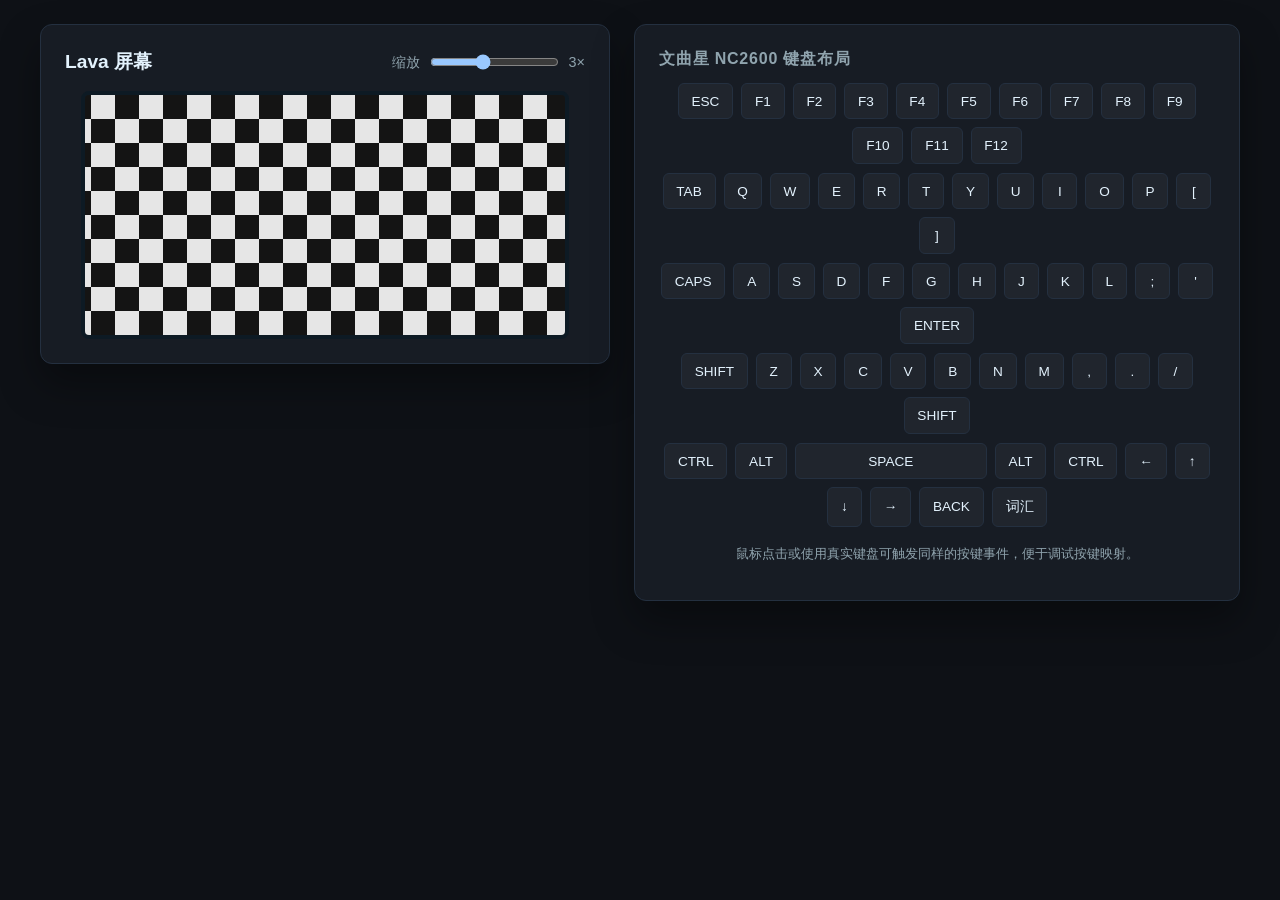
==== web/index.html @ a4a3a16a "feat: 增加移植wasm项目必要文件" ====
<!DOCTYPE html>
<html lang="zh-CN">
  <head>
    <meta charset="UTF-8" />
    <meta name="viewport" content="width=device-width, initial-scale=1.0" />
    <title>Lava WASM 原型</title>
    <link rel="stylesheet" href="styles.css" />
  </head>
  <body>
    <main class="layout">
      <section class="display-panel">
        <header class="display-header">
          <h1>Lava 屏幕</h1>
          <label class="scale-control">
            <span>缩放</span>
            <input
              id="scale-input"
              type="range"
              min="1"
              max="6"
              value="3"
              step="1"
            />
            <span id="scale-value">3×</span>
          </label>
        </header>
        <canvas
          id="lava-canvas"
          width="160"
          height="80"
          aria-label="160×80 黑白像素屏幕"
        ></canvas>
      </section>

      <section class="keyboard-panel" aria-label="虚拟键盘">
        <h2>文曲星 NC2600 键盘布局</h2>
        <div class="keyboard">
          <div class="keyboard-row">
            <button data-key="Escape">Esc</button>
            <button data-key="F1">F1</button>
            <button data-key="F2">F2</button>
            <button data-key="F3">F3</button>
            <button data-key="F4">F4</button>
            <button data-key="F5">F5</button>
            <button data-key="F6">F6</button>
            <button data-key="F7">F7</button>
            <button data-key="F8">F8</button>
            <button data-key="F9">F9</button>
            <button data-key="F10">F10</button>
            <button data-key="F11">F11</button>
            <button data-key="F12">F12</button>
          </div>
          <div class="keyboard-row">
            <button data-key="Tab">Tab</button>
            <button data-key="KeyQ">Q</button>
            <button data-key="KeyW">W</button>
            <button data-key="KeyE">E</button>
            <button data-key="KeyR">R</button>
            <button data-key="KeyT">T</button>
            <button data-key="KeyY">Y</button>
            <button data-key="KeyU">U</button>
            <button data-key="KeyI">I</button>
            <button data-key="KeyO">O</button>
            <button data-key="KeyP">P</button>
            <button data-key="BracketLeft">[</button>
            <button data-key="BracketRight">]</button>
          </div>
          <div class="keyboard-row">
            <button data-key="CapsLock">Caps</button>
            <button data-key="KeyA">A</button>
            <button data-key="KeyS">S</button>
            <button data-key="KeyD">D</button>
            <button data-key="KeyF">F</button>
            <button data-key="KeyG">G</button>
            <button data-key="KeyH">H</button>
            <button data-key="KeyJ">J</button>
            <button data-key="KeyK">K</button>
            <button data-key="KeyL">L</button>
            <button data-key="Semicolon">;</button>
            <button data-key="Quote">'</button>
            <button data-key="Enter">Enter</button>
          </div>
          <div class="keyboard-row">
            <button data-key="ShiftLeft" class="wide">Shift</button>
            <button data-key="KeyZ">Z</button>
            <button data-key="KeyX">X</button>
            <button data-key="KeyC">C</button>
            <button data-key="KeyV">V</button>
            <button data-key="KeyB">B</button>
            <button data-key="KeyN">N</button>
            <button data-key="KeyM">M</button>
            <button data-key="Comma">,</button>
            <button data-key="Period">.</button>
            <button data-key="Slash">/</button>
            <button data-key="ShiftRight" class="wide">Shift</button>
          </div>
          <div class="keyboard-row">
            <button data-key="ControlLeft">Ctrl</button>
            <button data-key="AltLeft">Alt</button>
            <button data-key="Space" class="space">Space</button>
            <button data-key="AltRight">Alt</button>
            <button data-key="ControlRight">Ctrl</button>
            <button data-key="ArrowLeft">←</button>
            <button data-key="ArrowUp">↑</button>
            <button data-key="ArrowDown">↓</button>
            <button data-key="ArrowRight">→</button>
            <button data-key="Escape" data-role="back">Back</button>
            <button data-key="F13" data-role="dict">词汇</button>
          </div>
        </div>
        <p class="hint">
          鼠标点击或使用真实键盘可触发同样的按键事件，便于调试按键映射。
        </p>
      </section>
    </main>
    <script type="module" src="main.js"></script>
  </body>
</html>
---- web/styles.css ----
:root {
  color-scheme: dark;
  --bg-color: #0e1116;
  --panel-color: #171c24;
  --accent-color: #00bcd4;
  --text-color: #e3f2fd;
  --muted-color: #90a4ae;
  --border-color: #243040;
  font-family: "Segoe UI", "PingFang SC", "Microsoft YaHei", sans-serif;
}

body {
  margin: 0;
  background: var(--bg-color);
  color: var(--text-color);
}

.layout {
  display: flex;
  flex-direction: column;
  gap: 1.5rem;
  padding: 1.5rem;
  max-width: 1200px;
  margin: 0 auto;
}

.display-panel,
.keyboard-panel {
  background: var(--panel-color);
  border: 1px solid var(--border-color);
  border-radius: 12px;
  padding: 1.5rem;
  box-shadow: 0 20px 40px rgba(0, 0, 0, 0.35);
}

.display-header {
  display: flex;
  justify-content: space-between;
  align-items: center;
  margin-bottom: 1rem;
}

.display-header h1 {
  font-size: 1.2rem;
  margin: 0;
}

.scale-control {
  display: flex;
  align-items: center;
  gap: 0.5rem;
  font-size: 0.9rem;
  color: var(--muted-color);
}

#lava-canvas {
  display: block;
  width: 480px;
  height: 240px;
  margin: 0 auto;
  background: #11161c;
  border: 4px solid #0d1a24;
  border-radius: 8px;
  image-rendering: pixelated;
  image-rendering: crisp-edges;
}

.keyboard-panel h2 {
  margin-top: 0;
  font-size: 1rem;
  color: var(--muted-color);
  letter-spacing: 0.05em;
  text-transform: uppercase;
}

.keyboard {
  display: flex;
  flex-direction: column;
  gap: 0.6rem;
}

.keyboard-row {
  display: flex;
  gap: 0.5rem;
  justify-content: center;
  flex-wrap: wrap;
}

.keyboard-row button {
  min-width: 2.2rem;
  padding: 0.6rem 0.8rem;
  border-radius: 6px;
  border: 1px solid var(--border-color);
  background: rgba(255, 255, 255, 0.04);
  color: var(--text-color);
  font-size: 0.85rem;
  cursor: pointer;
  transition: transform 0.12s ease, background 0.12s ease;
  text-transform: uppercase;
}

.keyboard-row button.wide {
  min-width: 4rem;
}

.keyboard-row button.space {
  min-width: 12rem;
}

.keyboard-row button:focus-visible,
.keyboard-row button:hover {
  outline: none;
  background: rgba(0, 188, 212, 0.18);
  border-color: var(--accent-color);
  transform: translateY(-2px);
}

.keyboard-row button.active {
  background: rgba(0, 188, 212, 0.3);
  border-color: var(--accent-color);
  box-shadow: 0 0 8px rgba(0, 188, 212, 0.6);
}

.hint {
  margin-top: 1.2rem;
  font-size: 0.8rem;
  color: var(--muted-color);
  text-align: center;
}

@media (min-width: 1024px) {
  .layout {
    flex-direction: row;
    align-items: flex-start;
  }
  .display-panel {
    flex: 0 0 520px;
  }
  .keyboard-panel {
    flex: 1;
  }
}
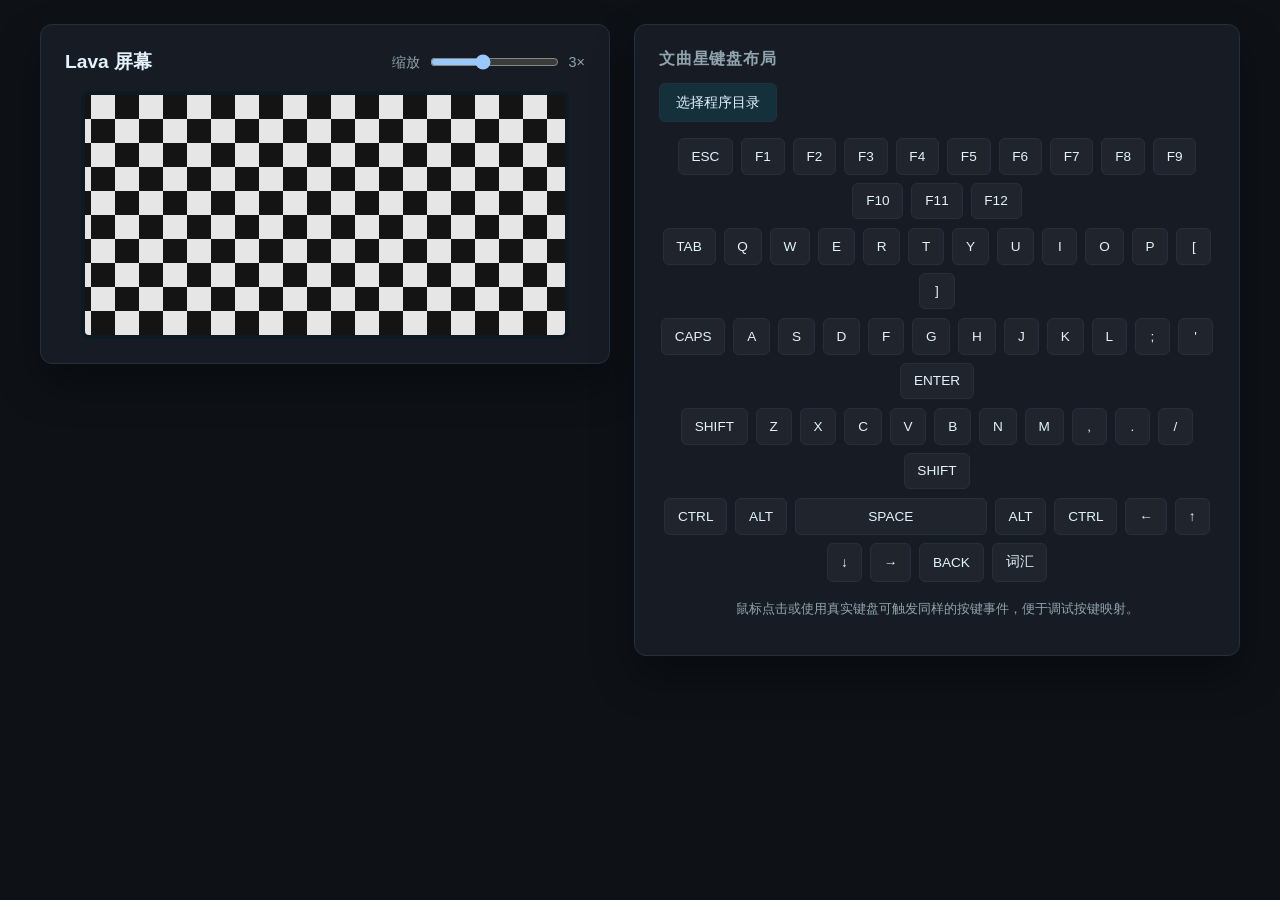
==== commit 4006daed: "feat: 添加目录授权" ====
--- a/web/index.html
+++ b/web/index.html
@@ -1,118 +1,110 @@
 <!DOCTYPE html>
 <html lang="zh-CN">
-  <head>
-    <meta charset="UTF-8" />
-    <meta name="viewport" content="width=device-width, initial-scale=1.0" />
-    <title>Lava WASM 原型</title>
-    <link rel="stylesheet" href="styles.css" />
-  </head>
-  <body>
-    <main class="layout">
-      <section class="display-panel">
-        <header class="display-header">
-          <h1>Lava 屏幕</h1>
-          <label class="scale-control">
-            <span>缩放</span>
-            <input
-              id="scale-input"
-              type="range"
-              min="1"
-              max="6"
-              value="3"
-              step="1"
-            />
-            <span id="scale-value">3×</span>
-          </label>
-        </header>
-        <canvas
-          id="lava-canvas"
-          width="160"
-          height="80"
-          aria-label="160×80 黑白像素屏幕"
-        ></canvas>
-      </section>
 
-      <section class="keyboard-panel" aria-label="虚拟键盘">
-        <h2>文曲星 NC2600 键盘布局</h2>
-        <div class="keyboard">
-          <div class="keyboard-row">
-            <button data-key="Escape">Esc</button>
-            <button data-key="F1">F1</button>
-            <button data-key="F2">F2</button>
-            <button data-key="F3">F3</button>
-            <button data-key="F4">F4</button>
-            <button data-key="F5">F5</button>
-            <button data-key="F6">F6</button>
-            <button data-key="F7">F7</button>
-            <button data-key="F8">F8</button>
-            <button data-key="F9">F9</button>
-            <button data-key="F10">F10</button>
-            <button data-key="F11">F11</button>
-            <button data-key="F12">F12</button>
-          </div>
-          <div class="keyboard-row">
-            <button data-key="Tab">Tab</button>
-            <button data-key="KeyQ">Q</button>
-            <button data-key="KeyW">W</button>
-            <button data-key="KeyE">E</button>
-            <button data-key="KeyR">R</button>
-            <button data-key="KeyT">T</button>
-            <button data-key="KeyY">Y</button>
-            <button data-key="KeyU">U</button>
-            <button data-key="KeyI">I</button>
-            <button data-key="KeyO">O</button>
-            <button data-key="KeyP">P</button>
-            <button data-key="BracketLeft">[</button>
-            <button data-key="BracketRight">]</button>
-          </div>
-          <div class="keyboard-row">
-            <button data-key="CapsLock">Caps</button>
-            <button data-key="KeyA">A</button>
-            <button data-key="KeyS">S</button>
-            <button data-key="KeyD">D</button>
-            <button data-key="KeyF">F</button>
-            <button data-key="KeyG">G</button>
-            <button data-key="KeyH">H</button>
-            <button data-key="KeyJ">J</button>
-            <button data-key="KeyK">K</button>
-            <button data-key="KeyL">L</button>
-            <button data-key="Semicolon">;</button>
-            <button data-key="Quote">'</button>
-            <button data-key="Enter">Enter</button>
-          </div>
-          <div class="keyboard-row">
-            <button data-key="ShiftLeft" class="wide">Shift</button>
-            <button data-key="KeyZ">Z</button>
-            <button data-key="KeyX">X</button>
-            <button data-key="KeyC">C</button>
-            <button data-key="KeyV">V</button>
-            <button data-key="KeyB">B</button>
-            <button data-key="KeyN">N</button>
-            <button data-key="KeyM">M</button>
-            <button data-key="Comma">,</button>
-            <button data-key="Period">.</button>
-            <button data-key="Slash">/</button>
-            <button data-key="ShiftRight" class="wide">Shift</button>
-          </div>
-          <div class="keyboard-row">
-            <button data-key="ControlLeft">Ctrl</button>
-            <button data-key="AltLeft">Alt</button>
-            <button data-key="Space" class="space">Space</button>
-            <button data-key="AltRight">Alt</button>
-            <button data-key="ControlRight">Ctrl</button>
-            <button data-key="ArrowLeft">←</button>
-            <button data-key="ArrowUp">↑</button>
-            <button data-key="ArrowDown">↓</button>
-            <button data-key="ArrowRight">→</button>
-            <button data-key="Escape" data-role="back">Back</button>
-            <button data-key="F13" data-role="dict">词汇</button>
-          </div>
+<head>
+  <meta charset="UTF-8" />
+  <meta name="viewport" content="width=device-width, initial-scale=1.0" />
+  <title>Lava WASM 原型</title>
+  <link rel="stylesheet" href="styles.css" />
+</head>
+
+<body>
+  <main class="layout">
+    <section class="display-panel">
+      <header class="display-header">
+        <h1>Lava 屏幕</h1>
+        <label class="scale-control">
+          <span>缩放</span>
+          <input id="scale-input" type="range" min="1" max="6" value="3" step="1" />
+          <span id="scale-value">3×</span>
+        </label>
+      </header>
+      <canvas id="lava-canvas" width="160" height="80" aria-label="160×80 黑白像素屏幕"></canvas>
+    </section>
+
+    <section class="keyboard-panel" aria-label="虚拟键盘">
+      <h2>文曲星键盘布局</h2>
+      <button id="fs-button" class="fs-button">选择程序目录</button>
+      <div class="keyboard">
+        <div class="keyboard-row">
+          <button data-key="Escape">Esc</button>
+          <button data-key="F1">F1</button>
+          <button data-key="F2">F2</button>
+          <button data-key="F3">F3</button>
+          <button data-key="F4">F4</button>
+          <button data-key="F5">F5</button>
+          <button data-key="F6">F6</button>
+          <button data-key="F7">F7</button>
+          <button data-key="F8">F8</button>
+          <button data-key="F9">F9</button>
+          <button data-key="F10">F10</button>
+          <button data-key="F11">F11</button>
+          <button data-key="F12">F12</button>
         </div>
-        <p class="hint">
-          鼠标点击或使用真实键盘可触发同样的按键事件，便于调试按键映射。
-        </p>
-      </section>
-    </main>
-    <script type="module" src="main.js"></script>
-  </body>
-</html>
+        <div class="keyboard-row">
+          <button data-key="Tab">Tab</button>
+          <button data-key="KeyQ">Q</button>
+          <button data-key="KeyW">W</button>
+          <button data-key="KeyE">E</button>
+          <button data-key="KeyR">R</button>
+          <button data-key="KeyT">T</button>
+          <button data-key="KeyY">Y</button>
+          <button data-key="KeyU">U</button>
+          <button data-key="KeyI">I</button>
+          <button data-key="KeyO">O</button>
+          <button data-key="KeyP">P</button>
+          <button data-key="BracketLeft">[</button>
+          <button data-key="BracketRight">]</button>
+        </div>
+        <div class="keyboard-row">
+          <button data-key="CapsLock">Caps</button>
+          <button data-key="KeyA">A</button>
+          <button data-key="KeyS">S</button>
+          <button data-key="KeyD">D</button>
+          <button data-key="KeyF">F</button>
+          <button data-key="KeyG">G</button>
+          <button data-key="KeyH">H</button>
+          <button data-key="KeyJ">J</button>
+          <button data-key="KeyK">K</button>
+          <button data-key="KeyL">L</button>
+          <button data-key="Semicolon">;</button>
+          <button data-key="Quote">'</button>
+          <button data-key="Enter">Enter</button>
+        </div>
+        <div class="keyboard-row">
+          <button data-key="ShiftLeft" class="wide">Shift</button>
+          <button data-key="KeyZ">Z</button>
+          <button data-key="KeyX">X</button>
+          <button data-key="KeyC">C</button>
+          <button data-key="KeyV">V</button>
+          <button data-key="KeyB">B</button>
+          <button data-key="KeyN">N</button>
+          <button data-key="KeyM">M</button>
+          <button data-key="Comma">,</button>
+          <button data-key="Period">.</button>
+          <button data-key="Slash">/</button>
+          <button data-key="ShiftRight" class="wide">Shift</button>
+        </div>
+        <div class="keyboard-row">
+          <button data-key="ControlLeft">Ctrl</button>
+          <button data-key="AltLeft">Alt</button>
+          <button data-key="Space" class="space">Space</button>
+          <button data-key="AltRight">Alt</button>
+          <button data-key="ControlRight">Ctrl</button>
+          <button data-key="ArrowLeft">←</button>
+          <button data-key="ArrowUp">↑</button>
+          <button data-key="ArrowDown">↓</button>
+          <button data-key="ArrowRight">→</button>
+          <button data-key="Escape" data-role="back">Back</button>
+          <button data-key="F13" data-role="dict">词汇</button>
+        </div>
+      </div>
+      <p class="hint">
+        鼠标点击或使用真实键盘可触发同样的按键事件，便于调试按键映射。
+      </p>
+    </section>
+  </main>
+  <script type="module" src="main.js"></script>
+</body>
+
+</html>
--- a/web/styles.css
+++ b/web/styles.css
@@ -73,6 +73,27 @@
   text-transform: uppercase;
 }
 
+.fs-button {
+  display: inline-block;
+  margin-bottom: 1rem;
+  padding: 0.6rem 1rem;
+  border-radius: 6px;
+  border: 1px solid var(--border-color);
+  background: rgba(0, 188, 212, 0.12);
+  color: var(--text-color);
+  font-size: 0.85rem;
+  cursor: pointer;
+  transition: transform 0.12s ease, background 0.12s ease;
+}
+
+.fs-button:hover,
+.fs-button:focus-visible {
+  outline: none;
+  background: rgba(0, 188, 212, 0.28);
+  border-color: var(--accent-color);
+  transform: translateY(-1px);
+}
+
 .keyboard {
   display: flex;
   flex-direction: column;
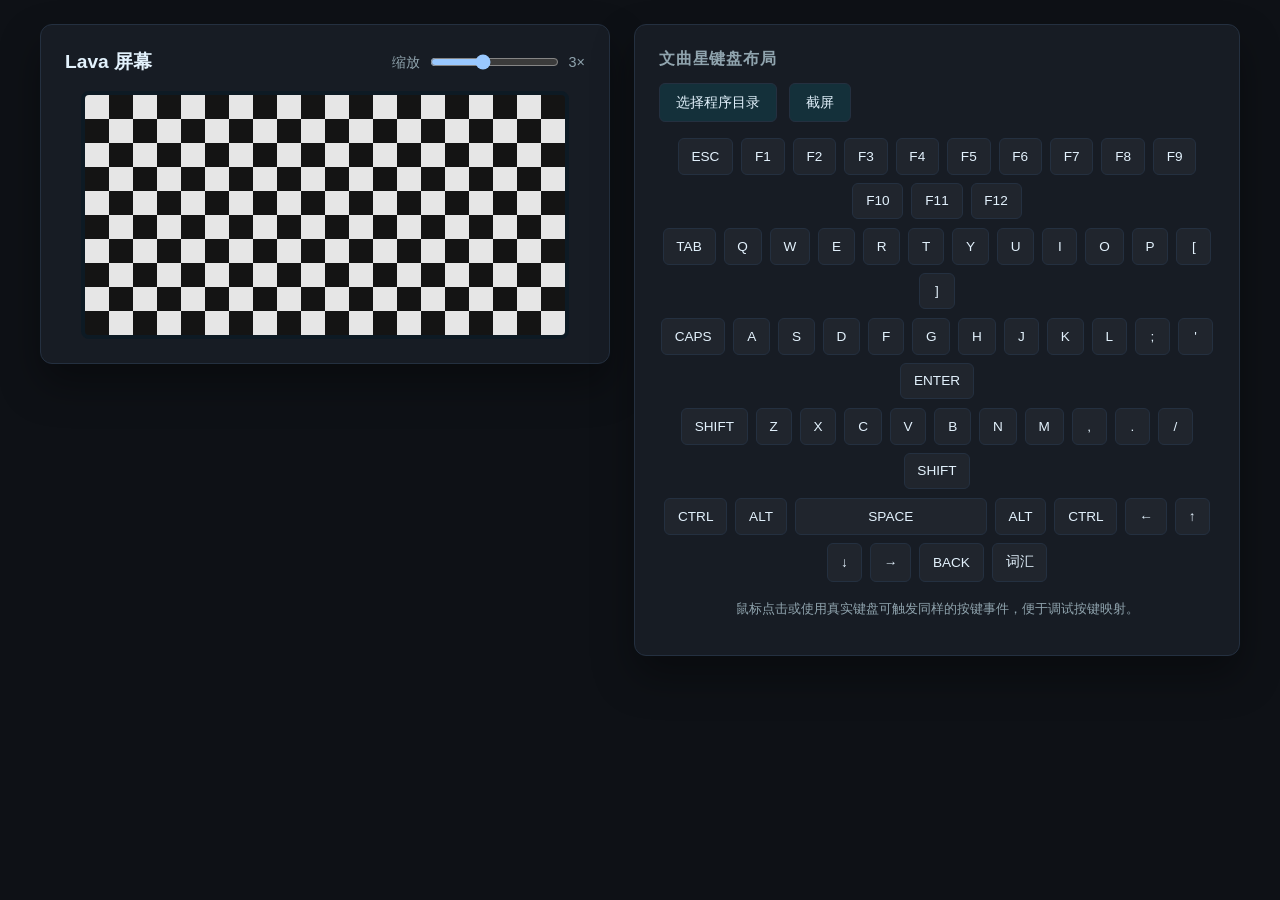
==== commit 47ebc615: "feat: 增加日志展示" ====
--- a/web/index.html
+++ b/web/index.html
@@ -25,6 +25,7 @@
     <section class="keyboard-panel" aria-label="虚拟键盘">
       <h2>文曲星键盘布局</h2>
       <button id="fs-button" class="fs-button">选择程序目录</button>
+      <button id="screenshot-button" class="fs-button">截屏</button>
       <div class="keyboard">
         <div class="keyboard-row">
           <button data-key="Escape">Esc</button>
@@ -107,4 +108,4 @@
   <script type="module" src="main.js"></script>
 </body>
 
-</html>+</html>
--- a/web/styles.css
+++ b/web/styles.css
@@ -75,7 +75,7 @@
 
 .fs-button {
   display: inline-block;
-  margin-bottom: 1rem;
+  margin: 0 0.5rem 1rem 0;
   padding: 0.6rem 1rem;
   border-radius: 6px;
   border: 1px solid var(--border-color);
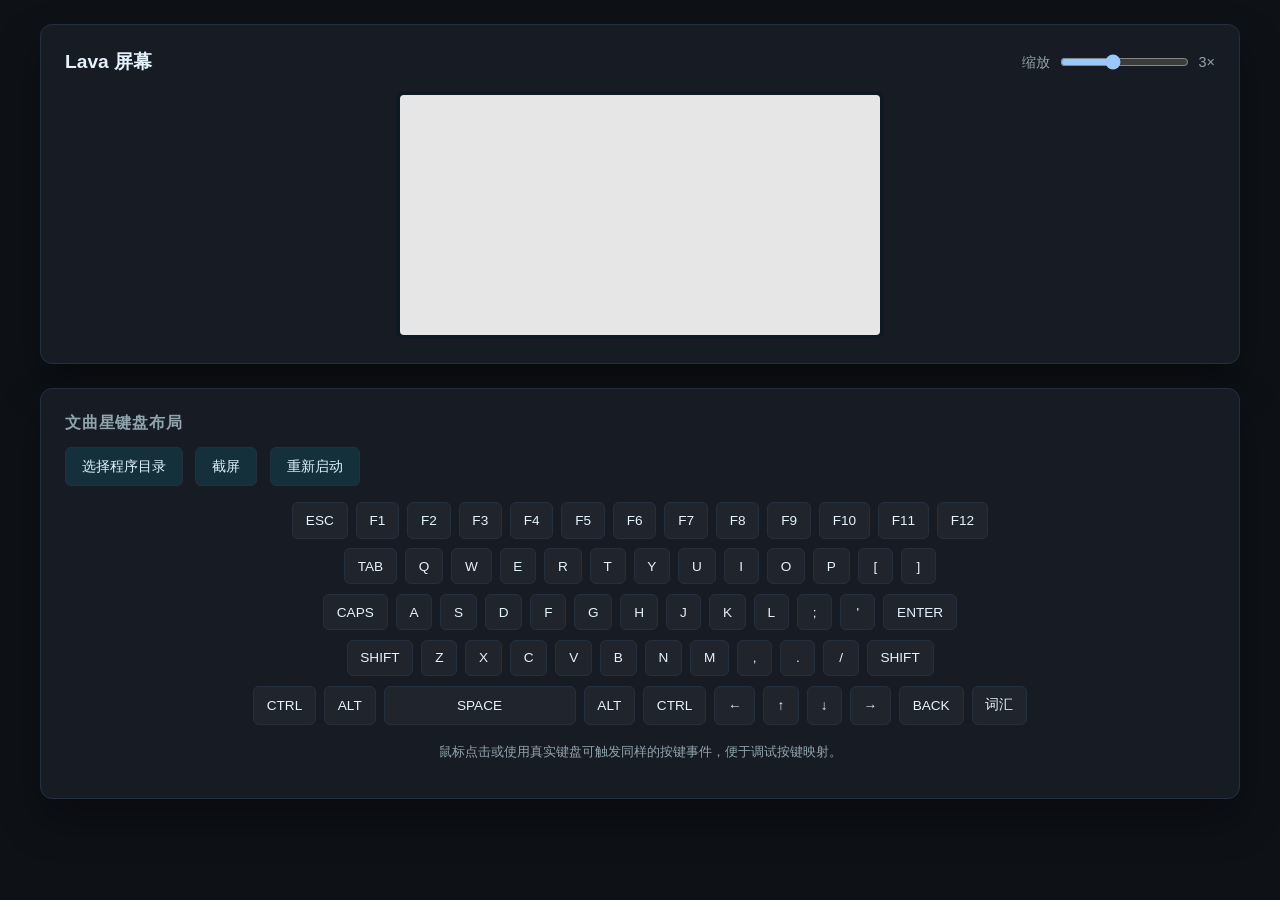
==== commit 359ba033: "feat: 启用webworker,转为utf8" ====
--- a/web/index.html
+++ b/web/index.html
@@ -26,6 +26,7 @@
       <h2>文曲星键盘布局</h2>
       <button id="fs-button" class="fs-button">选择程序目录</button>
       <button id="screenshot-button" class="fs-button">截屏</button>
+      <button id="restart-button" class="fs-button">重新启动</button>
       <div class="keyboard">
         <div class="keyboard-row">
           <button data-key="Escape">Esc</button>
@@ -108,4 +109,4 @@
   <script type="module" src="main.js"></script>
 </body>
 
-</html>
+</html>
--- a/web/styles.css
+++ b/web/styles.css
@@ -149,7 +149,7 @@
   text-align: center;
 }
 
-@media (min-width: 1024px) {
+/* @media (min-width: 1024px) {
   .layout {
     flex-direction: row;
     align-items: flex-start;
@@ -160,4 +160,4 @@
   .keyboard-panel {
     flex: 1;
   }
-}
+} */
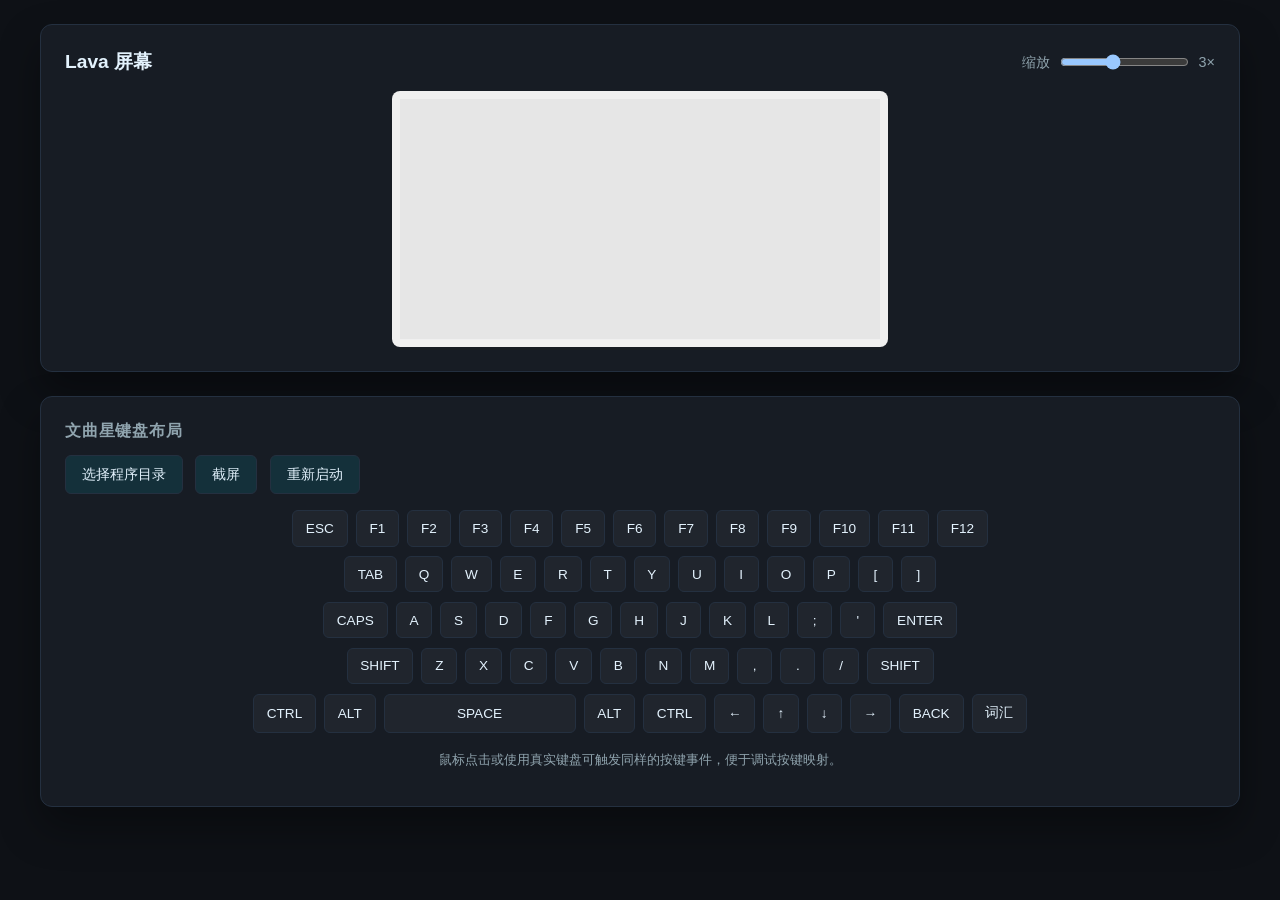
==== commit cead7b20: "style: 屏幕显示增加一个边框" ====
--- a/web/index.html
+++ b/web/index.html
@@ -19,7 +19,13 @@
           <span id="scale-value">3×</span>
         </label>
       </header>
-      <canvas id="lava-canvas" width="160" height="80" aria-label="160×80 黑白像素屏幕"></canvas>
+      <div class="display-container">
+        <div class="lava-canvas-container">
+          <canvas id="lava-canvas" width="160" height="80" aria-label="160×80 黑白像素屏幕"></canvas>
+
+        </div>
+      </div>
+
     </section>
 
     <section class="keyboard-panel" aria-label="虚拟键盘">
--- a/web/styles.css
+++ b/web/styles.css
@@ -53,16 +53,29 @@
   color: var(--muted-color);
 }
 
+.display-container {
+  display: flex;
+  justify-content: center;
+}
+
+.lava-canvas-container {
+  display: inline-block;
+  padding: 8px;
+  border-radius: 8px;
+  background-color: #f0f0f0;
+}
+
 #lava-canvas {
   display: block;
   width: 480px;
   height: 240px;
   margin: 0 auto;
   background: #11161c;
-  border: 4px solid #0d1a24;
-  border-radius: 8px;
+  /* border: 1px solid #0d1a24; */
+  /* border-radius: 8px; */
   image-rendering: pixelated;
   image-rendering: crisp-edges;
+  /* outline: 4px solid #e3f2fd; */
 }
 
 .keyboard-panel h2 {
